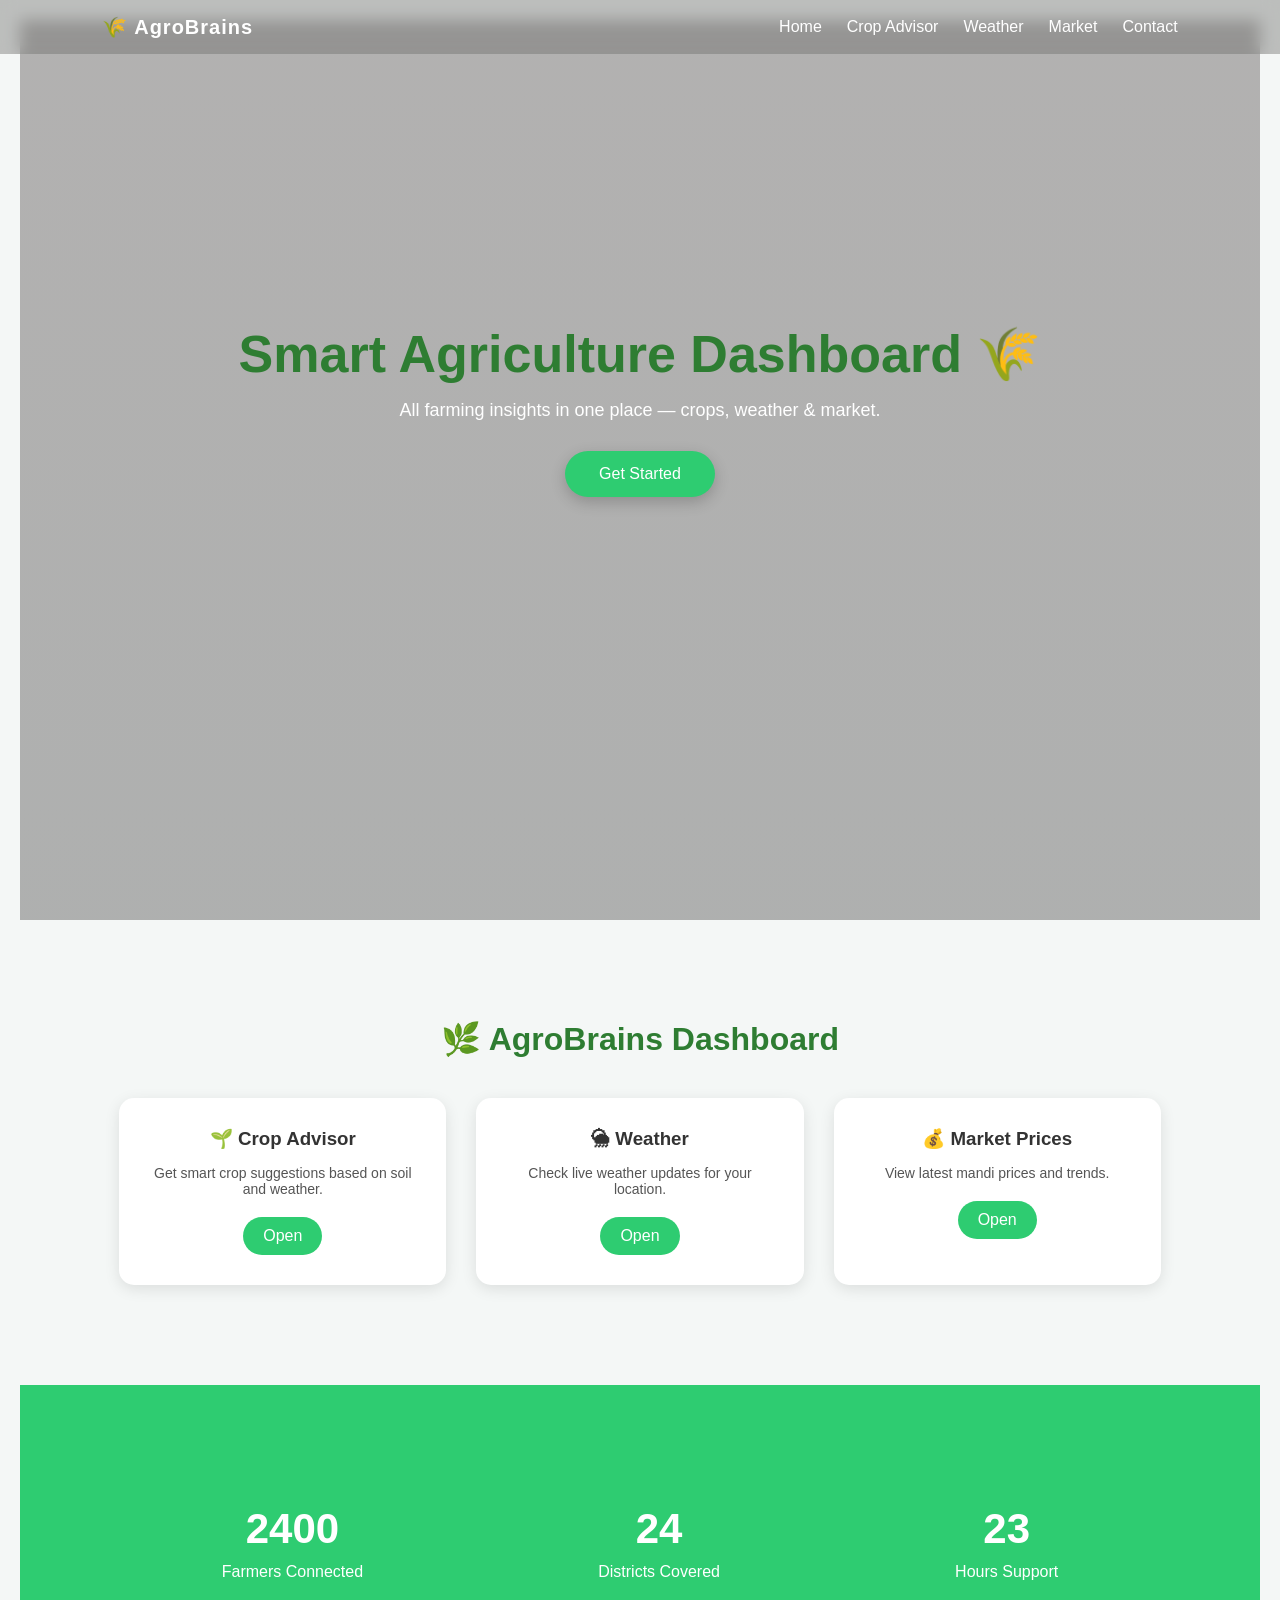
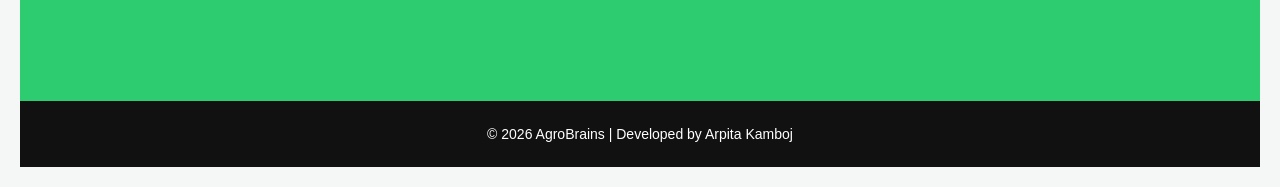
==== index.html @ b31aed39 "Add files via upload" ====
<!DOCTYPE html>
<html lang="en">
<head>
    <meta charset="UTF-8">
    <title>AgroBrains - Smart Agriculture Platform</title>
    <link rel="stylesheet" href="style.css">
</head>

<body>

<!-- NAVBAR -->

<nav>
    <div class="logo">🌾 AgroBrains</div>

    <div class="hamburger" id="hamburger">
        ☰
    </div>

    <ul id="nav-links">
        <li><a href="index.html">Home</a></li>
        <li><a href="crops.html">Crop Advisor</a></li>
        <li><a href="weather.html">Weather</a></li>
        <li><a href="market.html">Market</a></li>
        <li><a href="contact.html">Contact</a></li>
    </ul>
</nav>


<!-- HERO SECTION -->

<section class="hero">
    <div class="hero-content">
        <h1>Smart Agriculture Dashboard 🌾</h1>
        <p>All farming insights in one place — crops, weather & market.</p>
        <a href="crops.html" class="btn">Get Started</a>
    </div>
</section>


<!-- 🌿 DASHBOARD SECTION (NEW) -->

<section class="dashboard hidden">

    <h2>🌿 AgroBrains Dashboard</h2>

    <div class="dashboard-container">

        <div class="card">
            <h3>🌱 Crop Advisor</h3>
            <p>Get smart crop suggestions based on soil and weather.</p>
            <a href="crops.html">Open</a>
        </div>

        <div class="card">
            <h3>🌦 Weather</h3>
            <p>Check live weather updates for your location.</p>
            <a href="weather.html">Open</a>
        </div>

        <div class="card">
            <h3>💰 Market Prices</h3>
            <p>View latest mandi prices and trends.</p>
            <a href="market.html">Open</a>
        </div>

    </div>

</section>


<!-- STATS SECTION -->

<section class="stats hidden">
    <div class="stats-container">

        <div class="stat">
            <h3 class="counter" data-target="10000">0</h3>
            <p>Farmers Connected</p>
        </div>

        <div class="stat">
            <h3 class="counter" data-target="50">0</h3>
            <p>Districts Covered</p>
        </div>

        <div class="stat">
            <h3 class="counter" data-target="24">0</h3>
            <p>Hours Support</p>
        </div>

    </div>
</section>


<!-- FOOTER -->

<footer>
    <p>© 2026 AgroBrains | Developed by Arpita Kamboj</p>
</footer>


<!-- JS -->

<script src="script.js"></script>

</body>
</html>
---- style.css ----
/* ===============================
   GLOBAL RESET
=================================*/

* {
    margin: 0;
    padding: 0;
    box-sizing: border-box;
}

html {
    scroll-behavior: smooth;
}

body {
    font-family: 'Poppins', sans-serif;
    background: #f8f9fa;
    color: #333;
}


/* ===============================
   NAVBAR
=================================*/

nav {
    position: fixed;
    width: 100%;
    top: 0;
    left: 0;
    padding: 15px 8%;
    display: flex;
    justify-content: space-between;
    align-items: center;
    background: rgba(106, 106, 104, 0.4);
    backdrop-filter: blur(8px);
    z-index: 1000;
}

.logo {
    color: #ffffff;
    font-weight: 700;
    letter-spacing: 1px;
    font-size: 20px;
}

nav ul {
    list-style: none;
    display: flex;
    gap: 25px;
}

nav ul li a {
    text-decoration: none;
    color: white;
    font-weight: 500;
    transition: 0.3s ease;
}

nav ul li a:hover {
    color: #2ecc71;
}

/* Hamburger (Hidden by default) */
.hamburger {
    display: none;
    font-size: 28px;
    color: white;
    cursor: pointer;
}


/* ===============================
   HERO SECTION
=================================*/

.hero {
    position: relative;
    height: 100vh;
    background: url('https://images.unsplash.com/photo-1500937386664-56d1dfef3854')
        no-repeat center center/cover;
    display: flex;
    justify-content: center;
    align-items: center;
    text-align: center;
    padding: 0 20px;
}

.hero::before {
    content: "";
    position: absolute;
    width: 100%;
    height: 100%;
    background: linear-gradient(
        to bottom,
        rgba(98, 92, 92, 0.45),
        rgba(45, 43, 43, 0.35)
    );
    top: 0;
    left: 0;
}

.hero-content {
    position: relative;
    z-index: 2;
    color: white;
    transform: translateY(-60px);
}

.hero-content h1 {
    font-size: 52px;
    margin-bottom: 15px;
}

.hero-content p {
    font-size: 18px;
    margin-bottom: 30px;
}

.hero-content a {
    display: inline-block;
    background: #2ecc71;
    padding: 14px 34px;
    border-radius: 40px;
    color: white;
    text-decoration: none;
    font-weight: 500;
    transition: 0.3s ease;
    box-shadow: 0 5px 15px rgba(0,0,0,0.2);
}

.hero-content a:hover {
    background: #27ae60;
    transform: translateY(-4px);
}


/* ===============================
   SERVICES SECTION
=================================*/

.services {
    padding: 140px 8%;
    text-align: center;
    background: linear-gradient(to bottom, #f8f9fa, #eef2f3);
}

.services h2 {
    font-size: 34px;
    margin-bottom: 50px;
}

.service-container {
    display: grid;
    grid-template-columns: repeat(auto-fit, minmax(280px, 1fr));
    gap: 30px;
}

.service-card{
    background: #ffffff;
    padding: 45px 35px;
    border-radius: 20px;
    transition: 0.4s ease;
    box-shadow: 0 15px 35px rgba(0,0,0,0.08);
}

.service-card h3{
    font-size: 22px;
    margin-bottom: 15px;
}
.service-card p {
    font-size: 14px;
    line-height: 1.6;
    color: #666;
}

.service-card:hover{
    transform: translateY(-10px);
    box-shadow: 0 25px 50px rgba(0,0,0,0.15);
}

/* ===============================
   STATS SECTION
=================================*/

.stats{
    background: #2ecc71;
    color: white;
    padding: 120px 8%;
    text-align: center;
}

.stats-container {
    display: flex;
    justify-content: space-around;
    flex-wrap: wrap;
    gap: 30px;
}

.stat h3 {
    font-size: 42px;
    margin-bottom: 10px;
}

.stat p {
    font-size: 16px;
}


/* ===============================
   CONTACT SECTION
=================================*/

.contact {
    padding: 100px 8%;
    text-align: center;
    background: #f8f9fa;
}

.contact h2 {
    margin-bottom: 30px;
}

.contact form {
    max-width: 500px;
    margin: auto;
    display: flex;
    flex-direction: column;
    gap: 15px;
}

.contact input,
.contact textarea {
    padding: 12px;
    border-radius: 8px;
    border: 1px solid #ddd;
    font-size: 14px;
}

.contact textarea {
    resize: none;
    height: 120px;
}

.contact button {
    background: #2ecc71;
    border: none;
    padding: 12px;
    border-radius: 30px;
    color: white;
    cursor: pointer;
    transition: 0.3s ease;
}

.contact button:hover {
    background: #27ae60;
}


/* ===============================
   FOOTER
=================================*/

footer {
    background: #111;
    color: white;
    padding: 25px;
    text-align: center;
    font-size: 14px;
}


/* ===============================
   SCROLL ANIMATION
=================================*/

.hidden {
    opacity: 0;
    transform: translateY(40px);
    transition: opacity 0.8s ease, transform 0.8s ease;
}

.show {
    opacity: 1;
    transform: translateY(0);
}


/* ===============================
   MOBILE RESPONSIVE
=================================*/

@media (max-width: 768px) {

    .hamburger {
        display: block;
    }

    nav ul {
        position: absolute;
        top: 65px;
        left: 0;
        width: 100%;
        background: rgba(0, 0, 0, 0.9);
        flex-direction: column;
        align-items: center;
        gap: 20px;
        padding: 20px 0;
        display: none;
    }

    nav ul.active {
        display: flex;
    }

    .hero-content h1 {
        font-size: 32px;
    }

    .hero-content p {
        font-size: 15px;
    }

    .stats-container {
        flex-direction: column;
    }
}

/* WEATHER PAGE */

.weather-page{
    padding:140px 8%;
    text-align:center;
}

.weather-box{
    max-width:400px;
    margin:auto;
    background:white;
    padding:40px;
    border-radius:15px;
    box-shadow:0 10px 25px rgba(0,0,0,0.1);
}

.weather-box input{
    width:100%;
    padding:12px;
    margin-bottom:15px;
    border-radius:8px;
    border:1px solid #ddd;
}

.weather-box button{
    width:100%;
    padding:12px;
    background:#2ecc71;
    color:white;
    border:none;
    border-radius:25px;
    cursor:pointer;
}

.weather-box button:hover{
    background:#27ae60;
}

#weather-result{
    margin-top:20px;
}
.market-table{
width: 60%;
margin: auto;
border-collapse: collapse;
background: white;
box-shadow: 0 10px 20px rgba(0,0,0,0.1);
}

.market-table th,
.market-table td{
padding: 15px;
border-bottom: 1px solid #ddd;
text-align: center;
}

.market-table th{
background: #2ecc71;
color: white;
}

.market-table tr:hover{
background: #f5f5f5;
}

#update-time{
margin-top:10px;
font-size:14px;
color:#555;
text-align:center;
}

#state{
padding:8px;
margin:15px 0;
font-size:16px;
border-radius:5px;
}

canvas {
background: white;
padding: 20px;
border-radius: 10px;
box-shadow: 0 4px 10px rgba(0,0,0,0.1);
}

/* Page background */

body{
font-family: Arial, sans-serif;
background: #f4f7f6;
text-align: center;
margin: 0;
padding: 20px;
}


/* Page heading */

h1{
color: #2e7d32;
margin-bottom: 20px;
}


/* Dropdown */

select{
padding: 8px 12px;
font-size: 16px;
border-radius: 6px;
border: 1px solid #ccc;
}


/* Table styling */

table{
margin: auto;
border-collapse: collapse;
width: 60%;
background: white;
box-shadow: 0 4px 10px rgba(0,0,0,0.1);
border-radius: 8px;
overflow: hidden;
}


th{
background: #2ecc71;
color: white;
padding: 12px;
font-size: 18px;
}


td{
padding: 12px;
font-size: 17px;
border-bottom: 1px solid #eee;
}


/* Last updated text */

#update-time{
margin-top: 10px;
font-size: 14px;
color: #555;
}


/* Chart container */

#priceChart{
max-width: 500px;
height: 250px;
margin: 30px auto;
display: block;
background: white;
padding: 15px;
border-radius: 10px;
box-shadow: 0 4px 10px rgba(0,0,0,0.1);
}
/* =========================
   DASHBOARD SECTION
========================= */

.dashboard{
padding: 100px 8%;
text-align: center;
background: #f4f7f6;
}

.dashboard h2{
font-size: 32px;
margin-bottom: 40px;
color: #2e7d32;
}

.dashboard-container{
display: grid;
grid-template-columns: repeat(auto-fit, minmax(250px, 1fr));
gap: 30px;
}

.card{
background: white;
padding: 30px;
border-radius: 15px;
box-shadow: 0 4px 15px rgba(0,0,0,0.1);
transition: 0.3s ease;
}

.card h3{
margin-bottom: 15px;
}

.card p{
font-size: 14px;
color: #555;
margin-bottom: 20px;
}

.card a{
display: inline-block;
background: #2ecc71;
color: white;
padding: 10px 20px;
border-radius: 25px;
text-decoration: none;
}

.card:hover{
transform: translateY(-10px);
box-shadow: 0 10px 25px rgba(0,0,0,0.2);
}
.contact form {
    max-width: 400px;
    margin: auto;
}

.contact input,
.contact textarea {
    width: 100%;
}
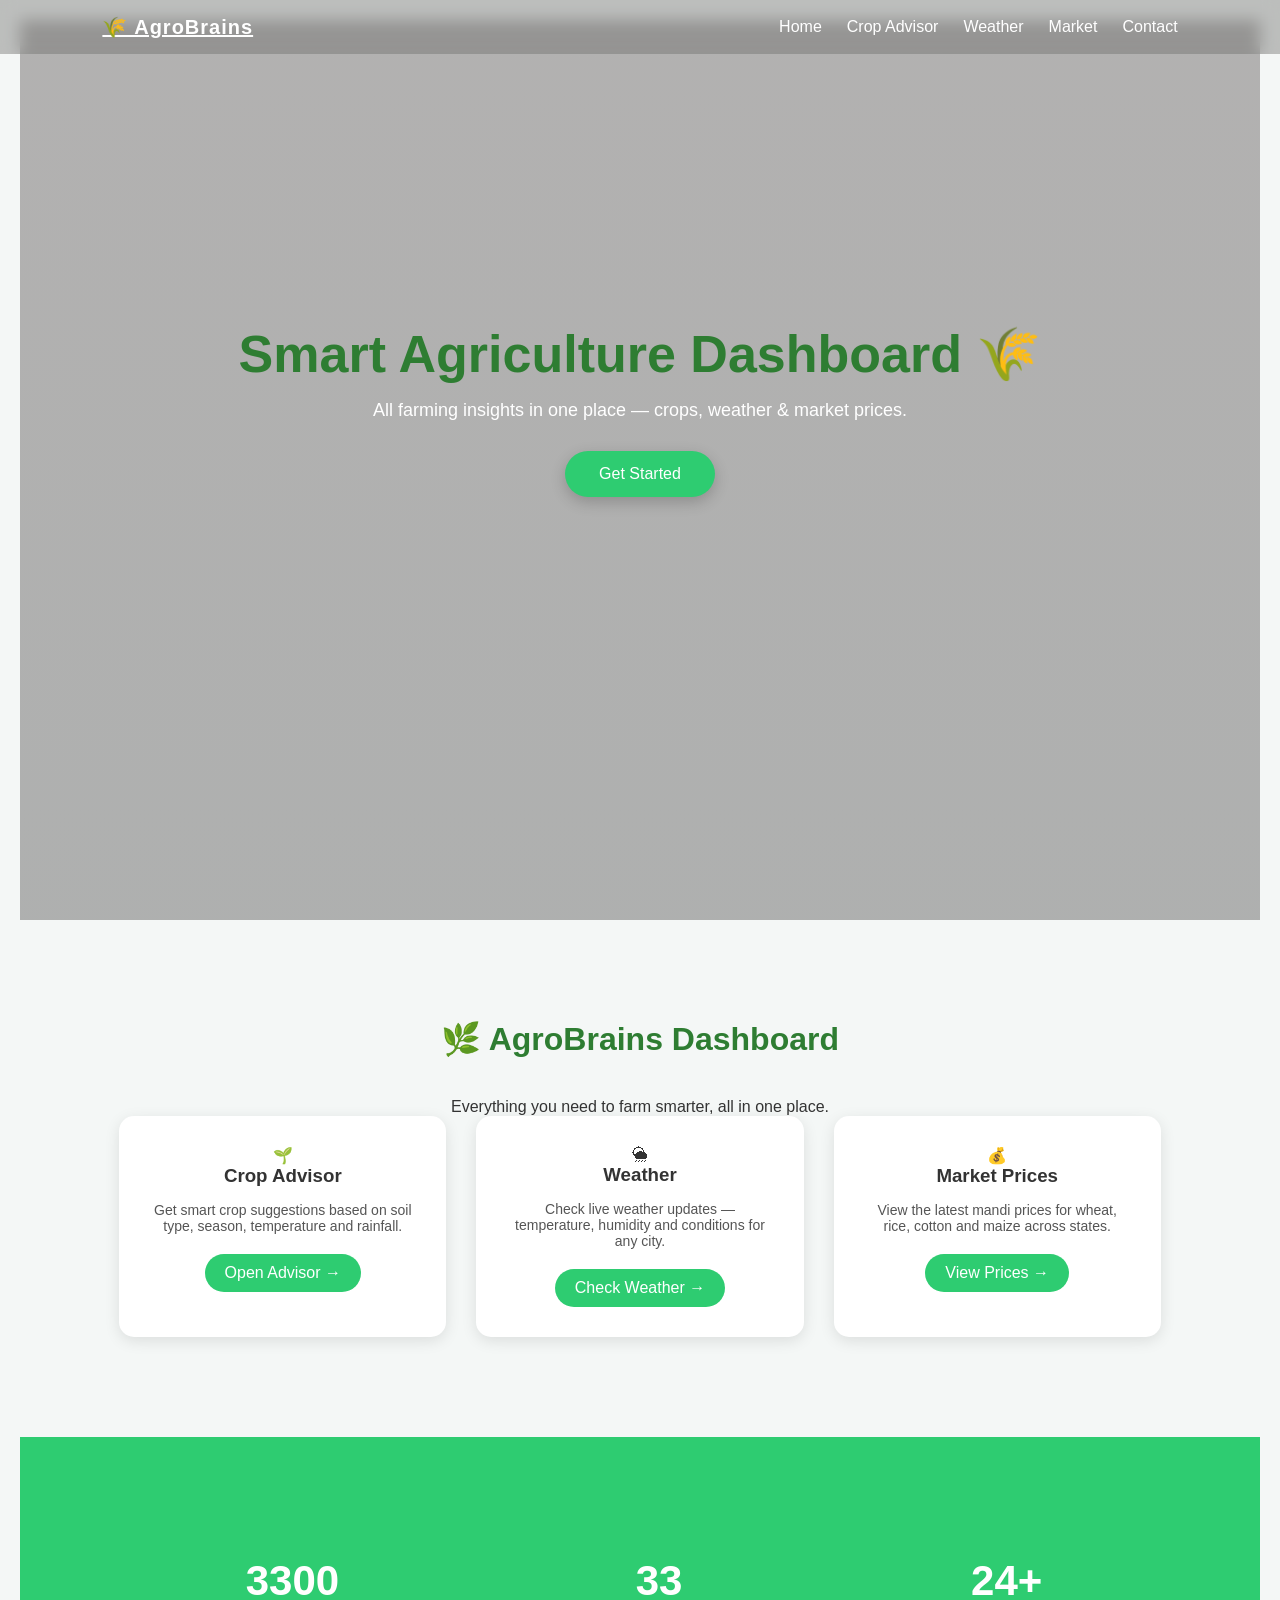
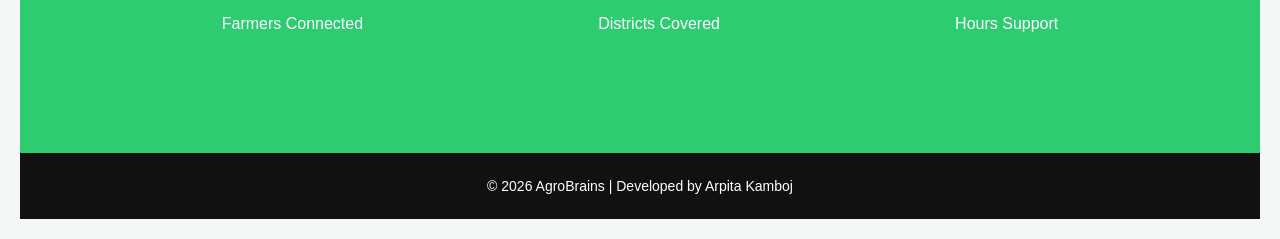
==== commit 352c5cee: "Refactor index.html for better structure and accessibility Updated HTML structure and improved acces" ====
--- a/index.html
+++ b/index.html
@@ -1,108 +1,82 @@
 <!DOCTYPE html>
 <html lang="en">
 <head>
-    <meta charset="UTF-8">
-    <title>AgroBrains - Smart Agriculture Platform</title>
-    <link rel="stylesheet" href="style.css">
+  <meta charset="UTF-8">
+  <meta name="viewport" content="width=device-width, initial-scale=1.0">
+  <title>AgroBrains - Smart Agriculture Platform</title>
+  <link rel="stylesheet" href="style.css">
 </head>
-
 <body>
 
-<!-- NAVBAR -->
-
 <nav>
-    <div class="logo">🌾 AgroBrains</div>
-
-    <div class="hamburger" id="hamburger">
-        ☰
-    </div>
-
-    <ul id="nav-links">
-        <li><a href="index.html">Home</a></li>
-        <li><a href="crops.html">Crop Advisor</a></li>
-        <li><a href="weather.html">Weather</a></li>
-        <li><a href="market.html">Market</a></li>
-        <li><a href="contact.html">Contact</a></li>
-    </ul>
+  <a href="index.html" class="logo">🌾 AgroBrains</a>
+  <button class="hamburger" id="hamburger" aria-label="Menu">☰</button>
+  <ul id="nav-links">
+    <li><a href="index.html">Home</a></li>
+    <li><a href="crops.html">Crop Advisor</a></li>
+    <li><a href="weather.html">Weather</a></li>
+    <li><a href="market.html">Market</a></li>
+    <li><a href="contact.html">Contact</a></li>
+  </ul>
 </nav>
 
-
-<!-- HERO SECTION -->
-
+<!-- HERO -->
 <section class="hero">
-    <div class="hero-content">
-        <h1>Smart Agriculture Dashboard 🌾</h1>
-        <p>All farming insights in one place — crops, weather & market.</p>
-        <a href="crops.html" class="btn">Get Started</a>
-    </div>
+  <div class="hero-content">
+    <h1>Smart Agriculture Dashboard 🌾</h1>
+    <p>All farming insights in one place — crops, weather &amp; market prices.</p>
+    <a href="crops.html" class="btn">Get Started</a>
+  </div>
 </section>
 
-
-<!-- 🌿 DASHBOARD SECTION (NEW) -->
-
+<!-- DASHBOARD -->
 <section class="dashboard hidden">
-
-    <h2>🌿 AgroBrains Dashboard</h2>
-
-    <div class="dashboard-container">
-
-        <div class="card">
-            <h3>🌱 Crop Advisor</h3>
-            <p>Get smart crop suggestions based on soil and weather.</p>
-            <a href="crops.html">Open</a>
-        </div>
-
-        <div class="card">
-            <h3>🌦 Weather</h3>
-            <p>Check live weather updates for your location.</p>
-            <a href="weather.html">Open</a>
-        </div>
-
-        <div class="card">
-            <h3>💰 Market Prices</h3>
-            <p>View latest mandi prices and trends.</p>
-            <a href="market.html">Open</a>
-        </div>
-
+  <h2>🌿 AgroBrains Dashboard</h2>
+  <p>Everything you need to farm smarter, all in one place.</p>
+  <div class="dashboard-container">
+    <div class="card">
+      <span class="card-icon">🌱</span>
+      <h3>Crop Advisor</h3>
+      <p>Get smart crop suggestions based on soil type, season, temperature and rainfall.</p>
+      <a href="crops.html">Open Advisor →</a>
     </div>
-
+    <div class="card">
+      <span class="card-icon">🌦</span>
+      <h3>Weather</h3>
+      <p>Check live weather updates — temperature, humidity and conditions for any city.</p>
+      <a href="weather.html">Check Weather →</a>
+    </div>
+    <div class="card">
+      <span class="card-icon">💰</span>
+      <h3>Market Prices</h3>
+      <p>View the latest mandi prices for wheat, rice, cotton and maize across states.</p>
+      <a href="market.html">View Prices →</a>
+    </div>
+  </div>
 </section>
 
-
-<!-- STATS SECTION -->
-
+<!-- STATS -->
 <section class="stats hidden">
-    <div class="stats-container">
-
-        <div class="stat">
-            <h3 class="counter" data-target="10000">0</h3>
-            <p>Farmers Connected</p>
-        </div>
-
-        <div class="stat">
-            <h3 class="counter" data-target="50">0</h3>
-            <p>Districts Covered</p>
-        </div>
-
-        <div class="stat">
-            <h3 class="counter" data-target="24">0</h3>
-            <p>Hours Support</p>
-        </div>
-
+  <div class="stats-container">
+    <div class="stat">
+      <h3 class="counter" data-target="10000">0</h3>
+      <p>Farmers Connected</p>
     </div>
+    <div class="stat">
+      <h3 class="counter" data-target="50">0</h3>
+      <p>Districts Covered</p>
+    </div>
+    <div class="stat">
+      <h3 class="counter" data-target="24">0</h3>
+      <p>Hours Support</p>
+    </div>
+  </div>
 </section>
 
-
-<!-- FOOTER -->
-
 <footer>
-    <p>© 2026 AgroBrains | Developed by Arpita Kamboj</p>
+  <p>© 2026 <span>AgroBrains</span> | Developed by Arpita Kamboj</p>
 </footer>
 
-
-<!-- JS -->
-
 <script src="script.js"></script>
-
 </body>
-</html>+</html>
